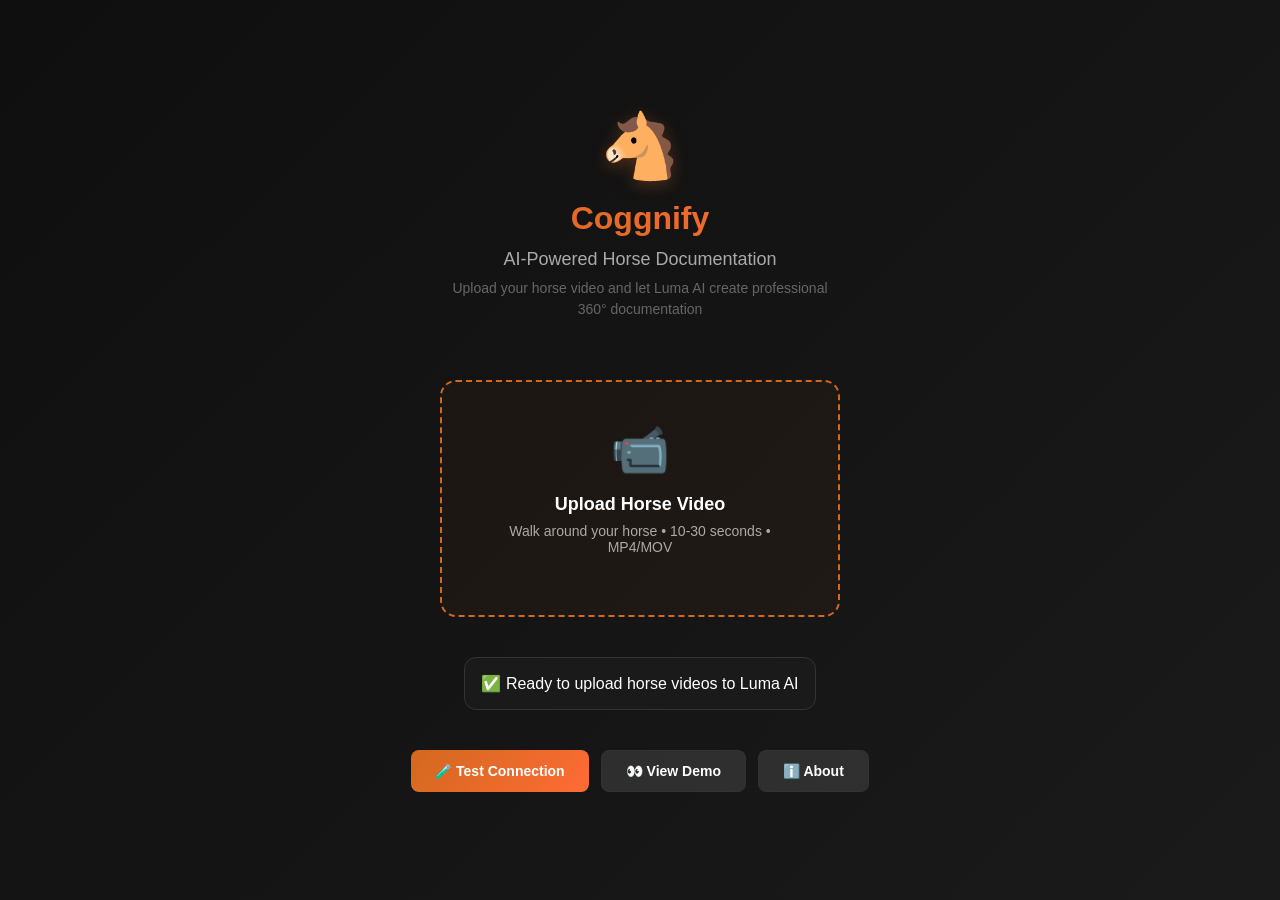
==== index.html @ 0b043642 "Add files via upload" ====
<!DOCTYPE html>
<html lang="en">
<head>
    <meta charset="UTF-8">
    <meta name="viewport" content="width=device-width, initial-scale=1.0">
    <title>Coggnify - AI Horse Documentation</title>
    
    <style>
        * {
            margin: 0;
            padding: 0;
            box-sizing: border-box;
        }

        body {
            font-family: -apple-system, BlinkMacSystemFont, "Roboto", sans-serif;
            background: #0f0f0f;
            color: #fff;
            padding: 0;
            overflow-x: hidden;
        }
        
        .app {
            width: 100vw;
            min-height: 100vh;
            display: flex;
            flex-direction: column;
            align-items: center;
            justify-content: center;
            background: linear-gradient(135deg, #0f0f0f 0%, #1a1a1a 100%);
        }
        
        .header {
            text-align: center;
            margin-bottom: 40px;
        }
        
        .logo {
            font-size: 64px;
            margin-bottom: 16px;
            filter: drop-shadow(0 4px 8px rgba(210, 105, 30, 0.3));
        }
        
        .title {
            font-size: 32px;
            font-weight: 700;
            margin-bottom: 12px;
            background: linear-gradient(45deg, #D2691E, #ff6b35);
            -webkit-background-clip: text;
            -webkit-text-fill-color: transparent;
            background-clip: text;
        }
        
        .subtitle {
            font-size: 18px;
            color: #aaa;
            margin-bottom: 8px;
        }
        
        .description {
            font-size: 14px;
            color: #666;
            max-width: 400px;
            margin: 0 auto;
            line-height: 1.5;
        }
        
        .upload-area {
            border: 2px dashed #D2691E;
            border-radius: 16px;
            padding: 40px;
            text-align: center;
            background: rgba(210, 105, 30, 0.05);
            cursor: pointer;
            margin: 20px;
            max-width: 400px;
            transition: all 0.3s ease;
        }
        
        .upload-area:hover {
            background: rgba(210, 105, 30, 0.1);
            border-color: #ff6b35;
            transform: translateY(-2px);
        }
        
        .upload-icon {
            font-size: 48px;
            margin-bottom: 16px;
        }
        
        .upload-text {
            font-size: 18px;
            font-weight: 600;
            margin-bottom: 8px;
        }
        
        .upload-hint {
            font-size: 14px;
            color: #aaa;
            margin-bottom: 20px;
        }
        
        .status {
            margin: 20px;
            padding: 16px;
            background: #1a1a1a;
            border-radius: 12px;
            max-width: 500px;
            text-align: center;
            border: 1px solid #333;
        }
        
        .buttons {
            display: flex;
            gap: 12px;
            margin-top: 20px;
            flex-wrap: wrap;
            justify-content: center;
        }
        
        .btn {
            background: linear-gradient(135deg, #D2691E, #ff6b35);
            color: white;
            border: none;
            padding: 12px 24px;
            border-radius: 8px;
            font-size: 14px;
            font-weight: 600;
            cursor: pointer;
            transition: all 0.2s ease;
        }
        
        .btn:hover {
            transform: translateY(-1px);
            box-shadow: 0 4px 12px rgba(210, 105, 30, 0.3);
        }
        
        .btn.secondary {
            background: rgba(255,255,255,0.1);
            border: 1px solid #333;
        }
        
        .processing {
            display: none;
            align-items: center;
            gap: 12px;
            margin-top: 16px;
        }
        
        .spinner {
            width: 20px;
            height: 20px;
            border: 2px solid #333;
            border-top: 2px solid #D2691E;
            border-radius: 50%;
            animation: spin 1s linear infinite;
        }
        
        @keyframes spin {
            0% { transform: rotate(0deg); }
            100% { transform: rotate(360deg); }
        }
        
        .file-input {
            display: none;
        }
    </style>
</head>
<body>
    <div class="app">
        <div class="header">
            <div class="logo">🐴</div>
            <h1 class="title">Coggnify</h1>
            <p class="subtitle">AI-Powered Horse Documentation</p>
            <p class="description">Upload your horse video and let Luma AI create professional 360° documentation</p>
        </div>
        
        <div class="upload-area" onclick="document.getElementById('fileInput').click()">
            <div class="upload-icon">📹</div>
            <div class="upload-text">Upload Horse Video</div>
            <div class="upload-hint">Walk around your horse • 10-30 seconds • MP4/MOV</div>
            <input type="file" id="fileInput" class="file-input" accept="video/*" onchange="uploadVideo(this.files[0])">
        </div>
        
        <div class="status" id="status">
            ✅ Ready to upload horse videos to Luma AI
            <div class="processing" id="processing">
                <div class="spinner"></div>
                <span>Processing with Luma AI...</span>
            </div>
        </div>
        
        <div class="buttons">
            <button class="btn" onclick="testConnection()">🧪 Test Connection</button>
            <button class="btn secondary" onclick="showDemo()">👀 View Demo</button>
            <button class="btn secondary" onclick="showInfo()">ℹ️ About</button>
        </div>
    </div>
    
    <script>
        console.log('🐴 Coggnify loading...');
        
        async function uploadVideo(file) {
            if (!file) {
                console.log('No file selected');
                return;
            }
            
            console.log('File selected:', file.name, file.size);
            
            var status = document.getElementById('status');
            var processing = document.getElementById('processing');
            
            status.innerHTML = '🔄 Uploading to Luma AI...';
            processing.style.display = 'flex';
            
            try {
                console.log('Sending to Netlify function...');
                
                var response = await fetch('/.netlify/functions/test', {
                    method: 'POST',
                    headers: {
                        'Content-Type': 'application/json'
                    },
                    body: JSON.stringify({
                        prompt: 'Create a smooth 360-degree view of this horse for veterinary documentation',
                        filename: file.name,
                        size: file.size,
                        type: file.type
                    })
                });
                
                console.log('Response status:', response.status);
                
                var result = await response.json();
                console.log('Response data:', result);
                
                processing.style.display = 'none';
                
                if (result.success) {
                    status.innerHTML = '✅ Upload successful! Luma AI processing started...';
                    console.log('Success:', result.data);
                } else {
                    status.innerHTML = '❌ Error: ' + (result.message || 'Unknown error');
                    console.error('API Error:', result);
                }
                
            } catch (error) {
                processing.style.display = 'none';
                status.innerHTML = '❌ Upload failed: ' + error.message;
                console.error('Upload error:', error);
            }
        }
        
        async function testConnection() {
            console.log('Testing connection...');
            
            var status = document.getElementById('status');
            status.innerHTML = '🧪 Testing Luma AI connection...';
            
            try {
                var response = await fetch('/.netlify/functions/luma', {
                    method: 'POST',
                    headers: {
                        'Content-Type': 'application/json'
                    },
                    body: JSON.stringify({
                        test: true
                    })
                });
                
                console.log('Test response:', response.status);
                
                if (response.ok) {
                    var result = await response.json();
                    console.log('Test result:', result);
                    
                    if (result.apiKeySet) {
                        status.innerHTML = '✅ Connection test successful! API key configured.';
                    } else {
                        status.innerHTML = '⚠️ Function works but API key not set in environment variables';
                    }
                } else {
                    status.innerHTML = '❌ Connection test failed: HTTP ' + response.status;
                }
                
            } catch (error) {
                console.error('Test error:', error);
                status.innerHTML = '❌ Connection error: ' + error.message;
            }
        }
        
        function showDemo() {
            var demoText = '🐴 Demo Info:\n\n1. Record a video walking around your horse\n2. Upload the video here\n3. Luma AI creates a professional 360° viewer\n4. Add interactive hotspots for veterinary documentation\n\nPerfect for insurance, sales, and medical records!';
            alert(demoText);
        }
        
        function showInfo() {
            var infoText = 'ℹ️ Coggnify Features:\n\n• AI-powered 360° horse documentation\n• Professional quality like car dealerships\n• Interactive hotspots for medical notes\n• USDA compliance reporting\n• Veterinary integration\n• Insurance documentation';
            alert(infoText);
        }
        
        // Initialize
        document.addEventListener('DOMContentLoaded', function() {
            console.log('✅ Coggnify initialized successfully');
            console.log('Ready to upload horse videos');
        });
        
        // Error handling
        window.addEventListener('error', function(e) {
            console.error('JavaScript Error:', e.error);
            var status = document.getElementById('status');
            if (status) {
                status.innerHTML = '❌ JavaScript error: ' + e.message;
            }
        });
        
    </script>
</body>
</html>
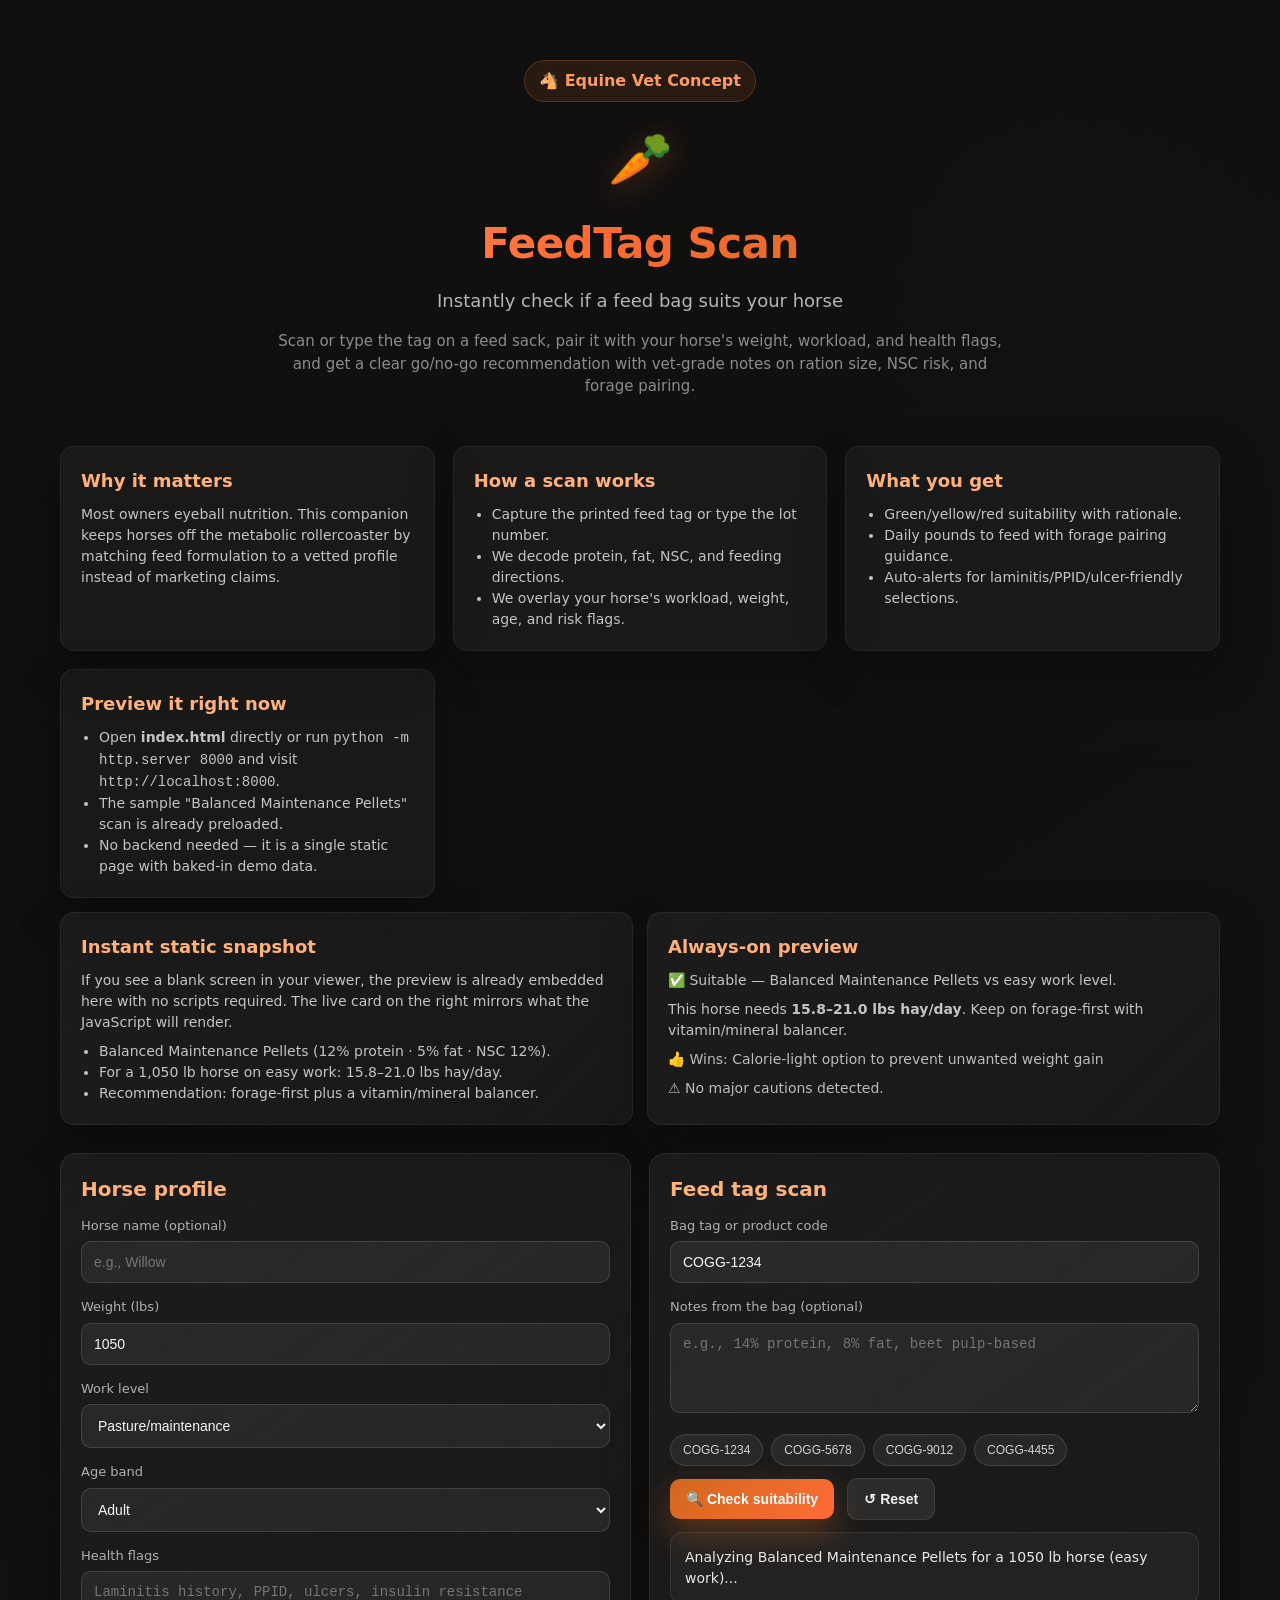
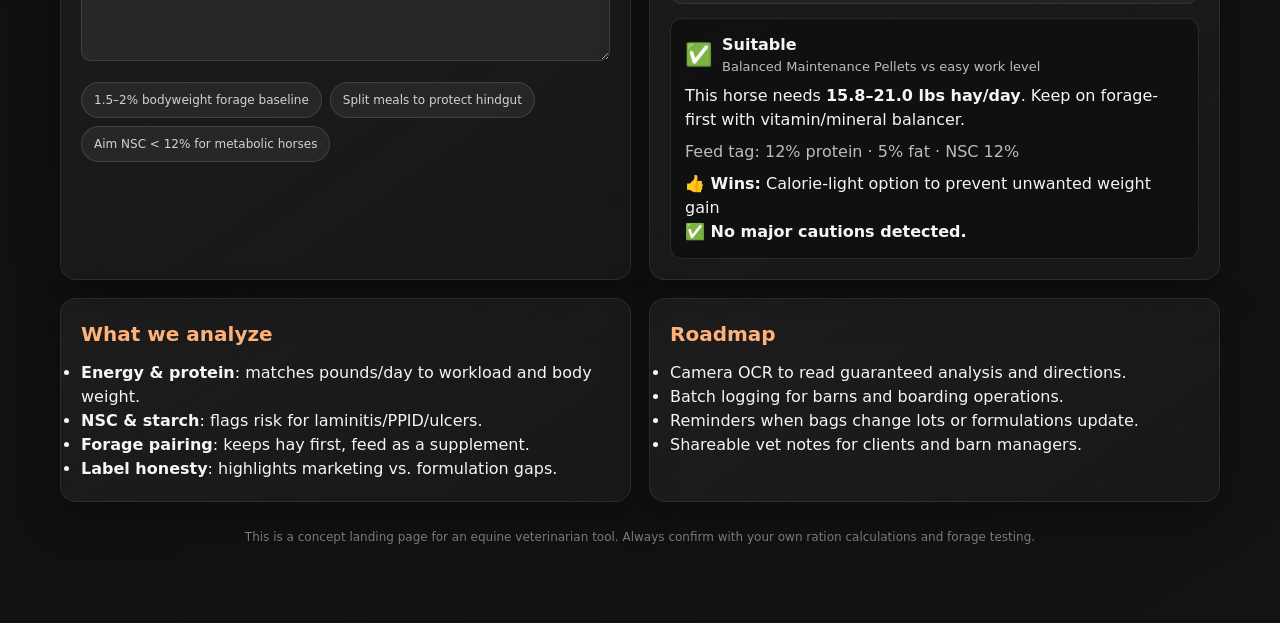
==== commit 5fb39c7b: "Add static snapshot to ensure preview visibility" ====
--- a/index.html
+++ b/index.html
@@ -1,320 +1,596 @@
-<!DOCTYPE html>
-<html lang="en">
-<head>
-    <meta charset="UTF-8">
-    <meta name="viewport" content="width=device-width, initial-scale=1.0">
-    <title>Coggnify - AI Horse Documentation</title>
-    
-    <style>
-        * {
-            margin: 0;
-            padding: 0;
-            box-sizing: border-box;
-        }
-
-        body {
-            font-family: -apple-system, BlinkMacSystemFont, "Roboto", sans-serif;
-            background: #0f0f0f;
-            color: #fff;
-            padding: 0;
-            overflow-x: hidden;
-        }
-        
-        .app {
-            width: 100vw;
-            min-height: 100vh;
-            display: flex;
-            flex-direction: column;
-            align-items: center;
-            justify-content: center;
-            background: linear-gradient(135deg, #0f0f0f 0%, #1a1a1a 100%);
-        }
-        
-        .header {
-            text-align: center;
-            margin-bottom: 40px;
-        }
-        
-        .logo {
-            font-size: 64px;
-            margin-bottom: 16px;
-            filter: drop-shadow(0 4px 8px rgba(210, 105, 30, 0.3));
-        }
-        
-        .title {
-            font-size: 32px;
-            font-weight: 700;
-            margin-bottom: 12px;
-            background: linear-gradient(45deg, #D2691E, #ff6b35);
-            -webkit-background-clip: text;
-            -webkit-text-fill-color: transparent;
-            background-clip: text;
-        }
-        
-        .subtitle {
-            font-size: 18px;
-            color: #aaa;
-            margin-bottom: 8px;
-        }
-        
-        .description {
-            font-size: 14px;
-            color: #666;
-            max-width: 400px;
-            margin: 0 auto;
-            line-height: 1.5;
-        }
-        
-        .upload-area {
-            border: 2px dashed #D2691E;
-            border-radius: 16px;
-            padding: 40px;
-            text-align: center;
-            background: rgba(210, 105, 30, 0.05);
-            cursor: pointer;
-            margin: 20px;
-            max-width: 400px;
-            transition: all 0.3s ease;
-        }
-        
-        .upload-area:hover {
-            background: rgba(210, 105, 30, 0.1);
-            border-color: #ff6b35;
-            transform: translateY(-2px);
-        }
-        
-        .upload-icon {
-            font-size: 48px;
-            margin-bottom: 16px;
-        }
-        
-        .upload-text {
-            font-size: 18px;
-            font-weight: 600;
-            margin-bottom: 8px;
-        }
-        
-        .upload-hint {
-            font-size: 14px;
-            color: #aaa;
-            margin-bottom: 20px;
-        }
-        
-        .status {
-            margin: 20px;
-            padding: 16px;
-            background: #1a1a1a;
-            border-radius: 12px;
-            max-width: 500px;
-            text-align: center;
-            border: 1px solid #333;
-        }
-        
-        .buttons {
-            display: flex;
-            gap: 12px;
-            margin-top: 20px;
-            flex-wrap: wrap;
-            justify-content: center;
-        }
-        
-        .btn {
-            background: linear-gradient(135deg, #D2691E, #ff6b35);
-            color: white;
-            border: none;
-            padding: 12px 24px;
-            border-radius: 8px;
-            font-size: 14px;
-            font-weight: 600;
-            cursor: pointer;
-            transition: all 0.2s ease;
-        }
-        
-        .btn:hover {
-            transform: translateY(-1px);
-            box-shadow: 0 4px 12px rgba(210, 105, 30, 0.3);
-        }
-        
-        .btn.secondary {
-            background: rgba(255,255,255,0.1);
-            border: 1px solid #333;
-        }
-        
-        .processing {
-            display: none;
-            align-items: center;
-            gap: 12px;
-            margin-top: 16px;
-        }
-        
-        .spinner {
-            width: 20px;
-            height: 20px;
-            border: 2px solid #333;
-            border-top: 2px solid #D2691E;
-            border-radius: 50%;
-            animation: spin 1s linear infinite;
-        }
-        
-        @keyframes spin {
-            0% { transform: rotate(0deg); }
-            100% { transform: rotate(360deg); }
-        }
-        
-        .file-input {
-            display: none;
-        }
-    </style>
-</head>
-<body>
-    <div class="app">
-        <div class="header">
-            <div class="logo">🐴</div>
-            <h1 class="title">Coggnify</h1>
-            <p class="subtitle">AI-Powered Horse Documentation</p>
-            <p class="description">Upload your horse video and let Luma AI create professional 360° documentation</p>
-        </div>
-        
-        <div class="upload-area" onclick="document.getElementById('fileInput').click()">
-            <div class="upload-icon">📹</div>
-            <div class="upload-text">Upload Horse Video</div>
-            <div class="upload-hint">Walk around your horse • 10-30 seconds • MP4/MOV</div>
-            <input type="file" id="fileInput" class="file-input" accept="video/*" onchange="uploadVideo(this.files[0])">
-        </div>
-        
-        <div class="status" id="status">
-            ✅ Ready to upload horse videos to Luma AI
-            <div class="processing" id="processing">
-                <div class="spinner"></div>
-                <span>Processing with Luma AI...</span>
-            </div>
-        </div>
-        
-        <div class="buttons">
-            <button class="btn" onclick="testConnection()">🧪 Test Connection</button>
-            <button class="btn secondary" onclick="showDemo()">👀 View Demo</button>
-            <button class="btn secondary" onclick="showInfo()">ℹ️ About</button>
-        </div>
-    </div>
-    
-    <script>
-        console.log('🐴 Coggnify loading...');
-        
-        async function uploadVideo(file) {
-            if (!file) {
-                console.log('No file selected');
-                return;
-            }
-            
-            console.log('File selected:', file.name, file.size);
-            
-            var status = document.getElementById('status');
-            var processing = document.getElementById('processing');
-            
-            status.innerHTML = '🔄 Uploading to Luma AI...';
-            processing.style.display = 'flex';
-            
-            try {
-                console.log('Sending to Netlify function...');
-                
-                var response = await fetch('/.netlify/functions/test', {
-                    method: 'POST',
-                    headers: {
-                        'Content-Type': 'application/json'
-                    },
-                    body: JSON.stringify({
-                        prompt: 'Create a smooth 360-degree view of this horse for veterinary documentation',
-                        filename: file.name,
-                        size: file.size,
-                        type: file.type
-                    })
-                });
-                
-                console.log('Response status:', response.status);
-                
-                var result = await response.json();
-                console.log('Response data:', result);
-                
-                processing.style.display = 'none';
-                
-                if (result.success) {
-                    status.innerHTML = '✅ Upload successful! Luma AI processing started...';
-                    console.log('Success:', result.data);
-                } else {
-                    status.innerHTML = '❌ Error: ' + (result.message || 'Unknown error');
-                    console.error('API Error:', result);
-                }
-                
-            } catch (error) {
-                processing.style.display = 'none';
-                status.innerHTML = '❌ Upload failed: ' + error.message;
-                console.error('Upload error:', error);
-            }
-        }
-        
-        async function testConnection() {
-            console.log('Testing connection...');
-            
-            var status = document.getElementById('status');
-            status.innerHTML = '🧪 Testing Luma AI connection...';
-            
-            try {
-                var response = await fetch('/.netlify/functions/luma', {
-                    method: 'POST',
-                    headers: {
-                        'Content-Type': 'application/json'
-                    },
-                    body: JSON.stringify({
-                        test: true
-                    })
-                });
-                
-                console.log('Test response:', response.status);
-                
-                if (response.ok) {
-                    var result = await response.json();
-                    console.log('Test result:', result);
-                    
-                    if (result.apiKeySet) {
-                        status.innerHTML = '✅ Connection test successful! API key configured.';
-                    } else {
-                        status.innerHTML = '⚠️ Function works but API key not set in environment variables';
-                    }
-                } else {
-                    status.innerHTML = '❌ Connection test failed: HTTP ' + response.status;
-                }
-                
-            } catch (error) {
-                console.error('Test error:', error);
-                status.innerHTML = '❌ Connection error: ' + error.message;
-            }
-        }
-        
-        function showDemo() {
-            var demoText = '🐴 Demo Info:\n\n1. Record a video walking around your horse\n2. Upload the video here\n3. Luma AI creates a professional 360° viewer\n4. Add interactive hotspots for veterinary documentation\n\nPerfect for insurance, sales, and medical records!';
-            alert(demoText);
-        }
-        
-        function showInfo() {
-            var infoText = 'ℹ️ Coggnify Features:\n\n• AI-powered 360° horse documentation\n• Professional quality like car dealerships\n• Interactive hotspots for medical notes\n• USDA compliance reporting\n• Veterinary integration\n• Insurance documentation';
-            alert(infoText);
-        }
-        
-        // Initialize
-        document.addEventListener('DOMContentLoaded', function() {
-            console.log('✅ Coggnify initialized successfully');
-            console.log('Ready to upload horse videos');
-        });
-        
-        // Error handling
-        window.addEventListener('error', function(e) {
-            console.error('JavaScript Error:', e.error);
-            var status = document.getElementById('status');
-            if (status) {
-                status.innerHTML = '❌ JavaScript error: ' + e.message;
-            }
-        });
-        
-    </script>
-</body>
-</html>+<!DOCTYPE html>
+<html lang="en">
+<head>
+    <meta charset="UTF-8">
+    <meta name="viewport" content="width=device-width, initial-scale=1.0">
+    <title>FeedTag Scan | Horse Nutrition Companion</title>
+    <style>
+        * {
+            margin: 0;
+            padding: 0;
+            box-sizing: border-box;
+        }
+
+        body {
+            font-family: "Inter", "Roboto", system-ui, -apple-system, sans-serif;
+            background: radial-gradient(circle at 20% 20%, rgba(210, 105, 30, 0.12), transparent 25%),
+                        radial-gradient(circle at 80% 10%, rgba(255, 107, 53, 0.1), transparent 25%),
+                        #0f0f0f;
+            color: #f5f5f5;
+            padding: 0;
+            overflow-x: hidden;
+            line-height: 1.5;
+        }
+
+        .app {
+            width: 100vw;
+            min-height: 100vh;
+            display: flex;
+            flex-direction: column;
+            align-items: center;
+            background: linear-gradient(145deg, rgba(15, 15, 15, 0.94), rgba(20, 18, 18, 0.95));
+        }
+
+        .content {
+            width: min(1200px, 100%);
+            padding: 60px 20px 80px;
+        }
+
+        .header {
+            text-align: center;
+            margin-bottom: 48px;
+        }
+
+        .badge {
+            display: inline-flex;
+            align-items: center;
+            gap: 8px;
+            padding: 8px 14px;
+            border-radius: 999px;
+            background: rgba(210, 105, 30, 0.12);
+            color: #ff9b60;
+            font-weight: 600;
+            margin-bottom: 18px;
+            border: 1px solid rgba(210, 105, 30, 0.3);
+        }
+
+        .logo {
+            font-size: 52px;
+            margin-bottom: 14px;
+            filter: drop-shadow(0 6px 14px rgba(210, 105, 30, 0.35));
+        }
+
+        .title {
+            font-size: clamp(32px, 5vw, 42px);
+            font-weight: 800;
+            margin-bottom: 12px;
+            letter-spacing: -0.5px;
+            background: linear-gradient(120deg, #ffb17a, #ff6b35 45%, #d2691e 80%);
+            -webkit-background-clip: text;
+            -webkit-text-fill-color: transparent;
+        }
+
+        .subtitle {
+            font-size: 18px;
+            color: #b5b5b5;
+            margin-bottom: 16px;
+        }
+
+        .description {
+            font-size: 15px;
+            color: #8c8c8c;
+            max-width: 740px;
+            margin: 0 auto;
+        }
+
+        .grid {
+            display: grid;
+            grid-template-columns: repeat(auto-fit, minmax(280px, 1fr));
+            gap: 18px;
+            margin: 32px 0 14px;
+        }
+
+        .card { 
+            background: rgba(255, 255, 255, 0.04);
+            border: 1px solid rgba(255, 255, 255, 0.06);
+            border-radius: 14px;
+            padding: 20px;
+            box-shadow: 0 18px 45px rgba(0, 0, 0, 0.28);
+        }
+
+        .snapshot {
+            display: grid;
+            grid-template-columns: repeat(auto-fit, minmax(260px, 1fr));
+            gap: 14px;
+            margin-top: 14px;
+        }
+
+        .snapshot .card {
+            background: linear-gradient(135deg, rgba(255, 255, 255, 0.05), rgba(25, 25, 25, 0.92));
+        }
+
+        .card h3 {
+            font-size: 18px;
+            margin-bottom: 10px;
+            color: #ffb17a;
+        }
+
+        .card p, .card ul {
+            color: #c4c4c4;
+            font-size: 14px;
+        }
+
+        .card ul {
+            padding-left: 18px;
+            margin-top: 8px;
+        }
+
+        .panel {
+            margin-top: 28px;
+            display: grid;
+            grid-template-columns: repeat(auto-fit, minmax(320px, 1fr));
+            gap: 18px;
+        }
+
+        .callout {
+            margin: 18px 0;
+            padding: 16px;
+            border-radius: 12px;
+            border: 1px solid rgba(255, 255, 255, 0.12);
+            background: rgba(255, 255, 255, 0.04);
+            color: #d9d9d9;
+            font-size: 14px;
+        }
+
+        .callout strong {
+            color: #ffb17a;
+        }
+
+        .panel-card {
+            background: linear-gradient(145deg, rgba(255, 255, 255, 0.05), rgba(25, 25, 25, 0.9));
+            border: 1px solid rgba(255, 255, 255, 0.08);
+            border-radius: 16px;
+            padding: 20px;
+            box-shadow: 0 18px 45px rgba(0, 0, 0, 0.32);
+        }
+
+        .panel-card h2 {
+            margin-bottom: 12px;
+            font-size: 20px;
+            color: #ffb17a;
+        }
+
+        label {
+            display: block;
+            font-size: 13px;
+            color: #b0b0b0;
+            margin-bottom: 6px;
+        }
+
+        input, select, textarea {
+            width: 100%;
+            padding: 12px;
+            border-radius: 10px;
+            border: 1px solid rgba(255, 255, 255, 0.12);
+            background: rgba(255, 255, 255, 0.06);
+            color: #f5f5f5;
+            font-size: 14px;
+            margin-bottom: 14px;
+        }
+
+        textarea {
+            min-height: 90px;
+            resize: vertical;
+        }
+
+        .btn {
+            display: inline-flex;
+            align-items: center;
+            gap: 8px;
+            background: linear-gradient(135deg, #d2691e, #ff6b35);
+            color: white;
+            border: none;
+            padding: 12px 16px;
+            border-radius: 10px;
+            font-size: 14px;
+            font-weight: 700;
+            cursor: pointer;
+            transition: transform 0.15s ease, box-shadow 0.15s ease;
+            box-shadow: 0 14px 32px rgba(210, 105, 30, 0.35);
+        }
+
+        .btn.secondary {
+            background: rgba(255, 255, 255, 0.08);
+            color: #f0f0f0;
+            box-shadow: none;
+            border: 1px solid rgba(255, 255, 255, 0.08);
+        }
+
+        .btn:hover {
+            transform: translateY(-1px);
+            box-shadow: 0 16px 32px rgba(210, 105, 30, 0.38);
+        }
+
+        .status {
+            margin-top: 12px;
+            padding: 14px;
+            border-radius: 12px;
+            background: rgba(255, 255, 255, 0.04);
+            border: 1px solid rgba(255, 255, 255, 0.08);
+            color: #e8e8e8;
+            font-size: 14px;
+        }
+
+        .status strong {
+            color: #ffb17a;
+        }
+
+        .result {
+            margin-top: 14px;
+            padding: 14px;
+            border-radius: 12px;
+            border: 1px solid rgba(255, 255, 255, 0.1);
+            background: rgba(0, 0, 0, 0.35);
+        }
+
+        .pill-row {
+            display: flex;
+            gap: 8px;
+            flex-wrap: wrap;
+            margin-bottom: 12px;
+        }
+
+        .pill {
+            padding: 8px 12px;
+            border-radius: 999px;
+            border: 1px solid rgba(255, 255, 255, 0.12);
+            background: rgba(255, 255, 255, 0.06);
+            font-size: 12px;
+            color: #d3d3d3;
+        }
+
+        .footer-note {
+            margin-top: 26px;
+            text-align: center;
+            color: #7a7a7a;
+            font-size: 12px;
+        }
+
+        @media (max-width: 640px) {
+            .content { padding: 36px 16px 60px; }
+            .panel { grid-template-columns: 1fr; }
+        }
+    </style>
+</head>
+<body>
+    <div class="app">
+        <div class="content">
+            <div class="header">
+                <div class="badge">🐴 Equine Vet Concept</div>
+                <div class="logo">🥕</div>
+                <h1 class="title">FeedTag Scan</h1>
+                <p class="subtitle">Instantly check if a feed bag suits your horse</p>
+                <p class="description">Scan or type the tag on a feed sack, pair it with your horse's weight, workload, and health flags, and get a clear go/no-go recommendation with vet-grade notes on ration size, NSC risk, and forage pairing.</p>
+            </div>
+
+            <div class="grid">
+                <div class="card">
+                    <h3>Why it matters</h3>
+                    <p>Most owners eyeball nutrition. This companion keeps horses off the metabolic rollercoaster by matching feed formulation to a vetted profile instead of marketing claims.</p>
+                </div>
+                <div class="card">
+                    <h3>How a scan works</h3>
+                    <ul>
+                        <li>Capture the printed feed tag or type the lot number.</li>
+                        <li>We decode protein, fat, NSC, and feeding directions.</li>
+                        <li>We overlay your horse's workload, weight, age, and risk flags.</li>
+                    </ul>
+                </div>
+                <div class="card">
+                    <h3>What you get</h3>
+                    <ul>
+                        <li>Green/yellow/red suitability with rationale.</li>
+                        <li>Daily pounds to feed with forage pairing guidance.</li>
+                        <li>Auto-alerts for laminitis/PPID/ulcer-friendly selections.</li>
+                    </ul>
+                </div>
+                <div class="card">
+                    <h3>Preview it right now</h3>
+                    <ul>
+                        <li>Open <strong>index.html</strong> directly or run <code>python -m http.server 8000</code> and visit <code>http://localhost:8000</code>.</li>
+                        <li>The sample "Balanced Maintenance Pellets" scan is already preloaded.</li>
+                        <li>No backend needed — it is a single static page with baked-in demo data.</li>
+                    </ul>
+                </div>
+            </div>
+
+            <div class="snapshot">
+                <div class="card">
+                    <h3>Instant static snapshot</h3>
+                    <p>If you see a blank screen in your viewer, the preview is already embedded here with no scripts required. The live card on the right mirrors what the JavaScript will render.</p>
+                    <ul>
+                        <li>Balanced Maintenance Pellets (12% protein · 5% fat · NSC 12%).</li>
+                        <li>For a 1,050 lb horse on easy work: 15.8–21.0 lbs hay/day.</li>
+                        <li>Recommendation: forage-first plus a vitamin/mineral balancer.</li>
+                    </ul>
+                </div>
+                <div class="card">
+                    <h3>Always-on preview</h3>
+                    <p style="margin-bottom:8px;">✅ Suitable — Balanced Maintenance Pellets vs easy work level.</p>
+                    <p style="margin-bottom:8px;">This horse needs <strong>15.8–21.0 lbs hay/day</strong>. Keep on forage-first with vitamin/mineral balancer.</p>
+                    <p style="margin-bottom:8px; color:#bcbcbc;">👍 Wins: Calorie-light option to prevent unwanted weight gain</p>
+                    <p style="margin:0; color:#bcbcbc;">⚠️ No major cautions detected.</p>
+                </div>
+            </div>
+
+            <noscript>
+                <div class="callout">
+                    <strong>Instant preview (no scripts required):</strong> You should already see the sample suitability snapshot for Balanced Maintenance Pellets below. If JavaScript is disabled, this static preview stays visible so you can review the concept without running any code.
+                </div>
+            </noscript>
+
+            <div class="panel">
+                <div class="panel-card">
+                    <h2>Horse profile</h2>
+                    <label for="horseName">Horse name (optional)</label>
+                    <input id="horseName" type="text" placeholder="e.g., Willow"> 
+
+                    <label for="weight">Weight (lbs)</label>
+                    <input id="weight" type="number" min="400" max="1800" placeholder="1050" value="1050">
+
+                    <label for="workload">Work level</label>
+                    <select id="workload">
+                        <option value="easy">Pasture/maintenance</option>
+                        <option value="light">Light (2-3 rides/week)</option>
+                        <option value="moderate">Moderate (lessons, low-level shows)</option>
+                        <option value="intense">Intense (eventing/barrels)</option>
+                    </select>
+
+                    <label for="age">Age band</label>
+                    <select id="age">
+                        <option value="adult">Adult</option>
+                        <option value="senior">Senior (15+)</option>
+                        <option value="young">Young/rehab</option>
+                    </select>
+
+                    <label for="flags">Health flags</label>
+                    <textarea id="flags" placeholder="Laminitis history, PPID, ulcers, insulin resistance"></textarea>
+
+                    <div class="pill-row">
+                        <div class="pill">1.5–2% bodyweight forage baseline</div>
+                        <div class="pill">Split meals to protect hindgut</div>
+                        <div class="pill">Aim NSC < 12% for metabolic horses</div>
+                    </div>
+                </div>
+
+                <div class="panel-card">
+                    <h2>Feed tag scan</h2>
+                    <label for="tag">Bag tag or product code</label>
+                    <input id="tag" type="text" placeholder="Type code from the feed tag" value="COGG-1234">
+
+                    <label for="notes">Notes from the bag (optional)</label>
+                    <textarea id="notes" placeholder="e.g., 14% protein, 8% fat, beet pulp-based"></textarea>
+
+                    <div class="pill-row" id="sampleTags"></div>
+
+                    <button class="btn" id="checkBtn">🔍 Check suitability</button>
+                    <button class="btn secondary" id="resetBtn" style="margin-left: 8px;">↺ Reset</button>
+
+                    <div class="status" id="status">Preview loaded with Balanced Maintenance Pellets — auto-ran on page open. Tap a sample tag to rerun.</div>
+                    <div class="result" id="result">
+                        <div style="display:flex;align-items:center;gap:10px;margin-bottom:8px;">
+                            <div style="font-size:22px;">✅</div>
+                            <div>
+                                <strong>Suitable</strong>
+                                <div style="color:#bcbcbc;font-size:13px;">Balanced Maintenance Pellets vs easy work level</div>
+                            </div>
+                        </div>
+                        <p style="margin-bottom:8px;">This horse needs <strong>15.8–21.0 lbs hay/day</strong>. Keep on forage-first with vitamin/mineral balancer.</p>
+                        <p style="color:#bcbcbc;margin-bottom:8px;">Feed tag: 12% protein · 5% fat · NSC 12%</p>
+                        <p><strong>👍 Wins:</strong> Calorie-light option to prevent unwanted weight gain</p>
+                        <p><strong>✅ No major cautions detected.</strong></p>
+                    </div>
+                </div>
+            </div>
+
+            <div class="panel" style="margin-top: 18px;">
+                <div class="panel-card">
+                    <h2>What we analyze</h2>
+                    <ul>
+                        <li><strong>Energy &amp; protein</strong>: matches pounds/day to workload and body weight.</li>
+                        <li><strong>NSC &amp; starch</strong>: flags risk for laminitis/PPID/ulcers.</li>
+                        <li><strong>Forage pairing</strong>: keeps hay first, feed as a supplement.</li>
+                        <li><strong>Label honesty</strong>: highlights marketing vs. formulation gaps.</li>
+                    </ul>
+                </div>
+                <div class="panel-card">
+                    <h2>Roadmap</h2>
+                    <ul>
+                        <li>Camera OCR to read guaranteed analysis and directions.</li>
+                        <li>Batch logging for barns and boarding operations.</li>
+                        <li>Reminders when bags change lots or formulations update.</li>
+                        <li>Shareable vet notes for clients and barn managers.</li>
+                    </ul>
+                </div>
+            </div>
+
+            <p class="footer-note">This is a concept landing page for an equine veterinarian tool. Always confirm with your own ration calculations and forage testing.</p>
+        </div>
+    </div>
+
+    <script>
+        document.addEventListener('DOMContentLoaded', () => {
+        const feeds = {
+            'COGG-1234': {
+                name: 'Balanced Maintenance Pellets',
+                protein: 12,
+                fat: 5,
+                nsc: 12,
+                focus: 'easy',
+                notes: 'Low NSC, beet pulp forward, vitamin/mineral balancer style',
+            },
+            'COGG-5678': {
+                name: 'Performance Plus Mix',
+                protein: 14,
+                fat: 8,
+                nsc: 18,
+                focus: 'moderate',
+                notes: 'Higher starch for glycogen replenishment; pair with alfalfa for ulcer buffer',
+            },
+            'COGG-9012': {
+                name: 'Senior Care Complete',
+                protein: 16,
+                fat: 10,
+                nsc: 20,
+                focus: 'senior',
+                notes: 'Includes pre/probiotics; soften with warm water for dentition issues',
+            },
+            'COGG-4455': {
+                name: 'Metabolic Safe Cube',
+                protein: 11,
+                fat: 4,
+                nsc: 10,
+                focus: 'metabolic',
+                notes: 'Soakable cube with chromium and magnesium; tailored for IR/PPID horses',
+            },
+        };
+
+        const workloadFactors = {
+            easy: 1.0,
+            light: 1.1,
+            moderate: 1.25,
+            intense: 1.5,
+        };
+
+        const sampleTagRow = document.getElementById('sampleTags');
+        Object.keys(feeds).forEach((code) => {
+            const pill = document.createElement('button');
+            pill.className = 'pill';
+            pill.style.cursor = 'pointer';
+            pill.textContent = code;
+            pill.addEventListener('click', () => {
+                document.getElementById('tag').value = code;
+                document.getElementById('status').textContent = `Loaded sample tag ${code} (${feeds[code].name}).`;
+            });
+            sampleTagRow.appendChild(pill);
+        });
+
+        function estimateRation(weightLbs, workload) {
+            const forageMin = weightLbs * 0.015;
+            const forageMax = weightLbs * 0.02;
+            const factor = workloadFactors[workload] || 1.0;
+            const concentrateLbs = Math.max(0, ((factor - 1) * weightLbs) * 0.01);
+            return { forageMin, forageMax, concentrateLbs, factor };
+        }
+
+        function evaluateFeed(feed, profile) {
+            const { forageMin, forageMax, concentrateLbs, factor } = estimateRation(profile.weight, profile.workload);
+            const riskFlags = [];
+            const positives = [];
+
+            if (profile.flags.match(/laminitis|ppid|insulin|ir|metabolic/i)) {
+                if (feed.nsc > 12) riskFlags.push('NSC above 12% target for metabolic/PPID horses');
+                else positives.push('NSC stays within metabolic-safe range');
+            }
+
+            if (profile.workload === 'intense' && feed.nsc < 14) {
+                riskFlags.push('Energy may be low for intense work; add fat or alfalfa');
+            }
+
+            if (profile.age === 'senior' && feed.focus !== 'senior') {
+                riskFlags.push('Consider a senior-formulated feed with added digestibility support');
+            }
+
+            if (feed.focus === 'metabolic') positives.push('Formulated for metabolic/IR horses');
+            if (feed.focus === 'easy' && profile.workload !== 'intense') positives.push('Calorie-light option to prevent unwanted weight gain');
+            if (feed.fat >= 8) positives.push('Added fat supports cool calories and topline');
+
+            const concentrateAmount = Math.max(concentrateLbs, 2 * factor).toFixed(1);
+            const recommendation = concentrateLbs < 0.5 ? 'Keep on forage-first with vitamin/mineral balancer.' : `Feed ${concentrateAmount} lbs/day split in 2-3 meals.`;
+
+            const status = riskFlags.length ? 'caution' : 'approved';
+
+            return {
+                status,
+                forageRange: `${forageMin.toFixed(1)}–${forageMax.toFixed(1)} lbs hay/day`,
+                recommendation,
+                positives,
+                riskFlags,
+                concentrateAmount,
+                factor,
+            };
+        }
+
+        function renderResult(summary, feed, profile) {
+            const result = document.getElementById('result');
+            const statusIcon = summary.status === 'approved' ? '✅' : '⚠️';
+            const name = profile.horse || 'This horse';
+
+            result.innerHTML = `
+                <div style="display:flex;align-items:center;gap:10px;margin-bottom:8px;">
+                    <div style="font-size:22px;">${statusIcon}</div>
+                    <div>
+                        <strong>${summary.status === 'approved' ? 'Suitable' : 'Use caution'}</strong>
+                        <div style="color:#bcbcbc;font-size:13px;">${feed.name} vs ${profile.workload} work level</div>
+                    </div>
+                </div>
+                <p style="margin-bottom:8px;">${name} needs <strong>${summary.forageRange}</strong>. ${summary.recommendation}</p>
+                <p style="color:#bcbcbc;margin-bottom:8px;">Feed tag: ${feed.protein}% protein · ${feed.fat}% fat · NSC ${feed.nsc}%</p>
+                ${summary.positives.length ? `<p><strong>👍 Wins:</strong> ${summary.positives.join('; ')}</p>` : ''}
+                ${summary.riskFlags.length ? `<p><strong>⚠️ Watch:</strong> ${summary.riskFlags.join('; ')}</p>` : '<p><strong>✅ No major cautions detected.</strong></p>'}
+            `;
+        }
+
+        function handleCheck() {
+            const weight = parseFloat(document.getElementById('weight').value || '0');
+            const workload = document.getElementById('workload').value;
+            const age = document.getElementById('age').value;
+            const flags = document.getElementById('flags').value.trim();
+            const tag = document.getElementById('tag').value.trim().toUpperCase();
+            const horse = document.getElementById('horseName').value.trim();
+
+            const status = document.getElementById('status');
+            const result = document.getElementById('result');
+
+            if (!weight || weight < 400) {
+                status.textContent = 'Please enter a realistic weight.';
+                result.innerHTML = '';
+                return;
+            }
+
+            const feed = feeds[tag];
+            if (!feed) {
+                status.textContent = 'Tag not recognized. Add the tag notes so we can map it later.';
+                result.innerHTML = '';
+                return;
+            }
+
+            status.textContent = `Analyzing ${feed.name} for a ${weight} lb horse (${workload} work)...`;
+
+            const profile = { weight, workload, age, flags, horse };
+            const summary = evaluateFeed(feed, profile);
+            renderResult(summary, feed, profile);
+        }
+
+        function handleReset() {
+            document.getElementById('horseName').value = '';
+            document.getElementById('weight').value = '1050';
+            document.getElementById('workload').value = 'easy';
+            document.getElementById('age').value = 'adult';
+            document.getElementById('flags').value = '';
+            document.getElementById('tag').value = 'COGG-1234';
+            document.getElementById('notes').value = '';
+            document.getElementById('status').textContent = 'Ready to scan a feed tag. Use a sample code to simulate camera scanning.';
+            document.getElementById('result').innerHTML = '';
+        }
+
+        document.getElementById('checkBtn').addEventListener('click', handleCheck);
+        document.getElementById('resetBtn').addEventListener('click', handleReset);
+
+        // Show an immediate preview so viewers can see how the scan result looks
+        document.getElementById('status').textContent = 'Preview loaded with Balanced Maintenance Pellets — auto-ran on page open. Tap a sample tag to rerun.';
+        handleCheck();
+        });
+    </script>
+</body>
+</html>
